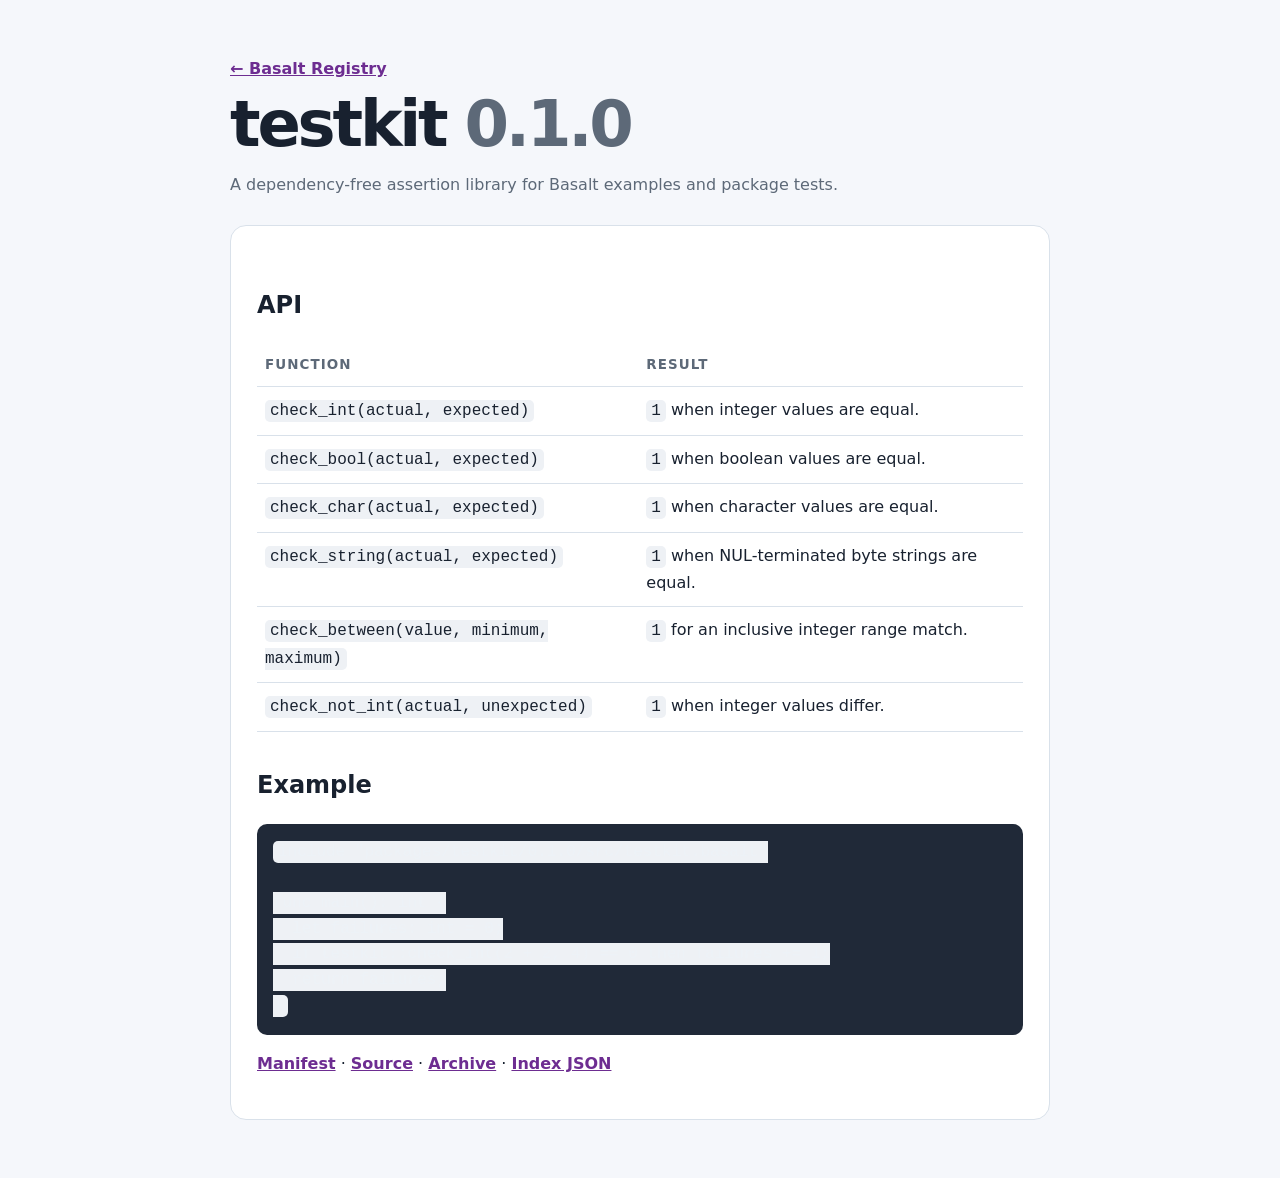
==== packages/testkit/0.1.0/index.html @ 1a9638cc "Add testkit package and static registry" ====
<!doctype html>
<html lang="en">
<head>
  <meta charset="utf-8">
  <meta name="viewport" content="width=device-width, initial-scale=1">
  <title>testkit 0.1.0 · Basalt Registry</title>
  <style>
    :root { color-scheme: light; --ink: #18212f; --muted: #5d6978; --line: #d9e1ea; --bg: #f5f7fb; --panel: #fff; --accent: #6d2d91; }
    * { box-sizing: border-box; }
    body { margin: 0; background: var(--bg); color: var(--ink); font: 16px/1.6 system-ui, sans-serif; }
    main { width: min(820px, calc(100% - 32px)); margin: 0 auto; padding: 56px 0 72px; }
    a { color: var(--accent); font-weight: 650; }
    h1 { margin: 10px 0 0; font-size: clamp(2.2rem, 6vw, 4rem); line-height: 1; letter-spacing: -0.05em; }
    h2 { margin-top: 34px; }
    .muted { color: var(--muted); }
    .panel { margin-top: 28px; padding: 26px; background: var(--panel); border: 1px solid var(--line); border-radius: 16px; }
    code, pre { font-family: "SFMono-Regular", Consolas, monospace; }
    code { padding: 2px 5px; border-radius: 5px; background: #eef1f5; }
    pre { overflow-x: auto; padding: 16px; border-radius: 10px; background: #202938; color: #edf2f7; }
    table { width: 100%; border-collapse: collapse; }
    th, td { padding: 10px 8px; border-bottom: 1px solid var(--line); text-align: left; vertical-align: top; }
    th { color: var(--muted); font-size: 0.84rem; text-transform: uppercase; letter-spacing: 0.08em; }
  </style>
</head>
<body>
  <main>
    <a href="../../../">← Basalt Registry</a>
    <h1>testkit <span class="muted">0.1.0</span></h1>
    <p class="muted">A dependency-free assertion library for Basalt examples and package tests.</p>
    <section class="panel">
      <h2>API</h2>
      <table>
        <thead><tr><th>Function</th><th>Result</th></tr></thead>
        <tbody>
          <tr><td><code>check_int(actual, expected)</code></td><td><code>1</code> when integer values are equal.</td></tr>
          <tr><td><code>check_bool(actual, expected)</code></td><td><code>1</code> when boolean values are equal.</td></tr>
          <tr><td><code>check_char(actual, expected)</code></td><td><code>1</code> when character values are equal.</td></tr>
          <tr><td><code>check_string(actual, expected)</code></td><td><code>1</code> when NUL-terminated byte strings are equal.</td></tr>
          <tr><td><code>check_between(value, minimum, maximum)</code></td><td><code>1</code> for an inclusive integer range match.</td></tr>
          <tr><td><code>check_not_int(actual, unexpected)</code></td><td><code>1</code> when integer values differ.</td></tr>
        </tbody>
      </table>
      <h2>Example</h2>
      <pre><code>include "packages/testkit/0.1.0/src/testkit.basalt"

func main(): int {
  let failures: int = 0;
  if testkit::check_int(2 + 2, 4) == 0 then failures += 1;
  return failures;
}</code></pre>
      <p><a href="Basalt.toml">Manifest</a> · <a href="src/testkit.basalt">Source</a> · <a href="../../../archives/testkit-0.1.0.tar.gz">Archive</a> · <a href="../../../index/testkit.json">Index JSON</a></p>
    </section>
  </main>
</body>
</html>
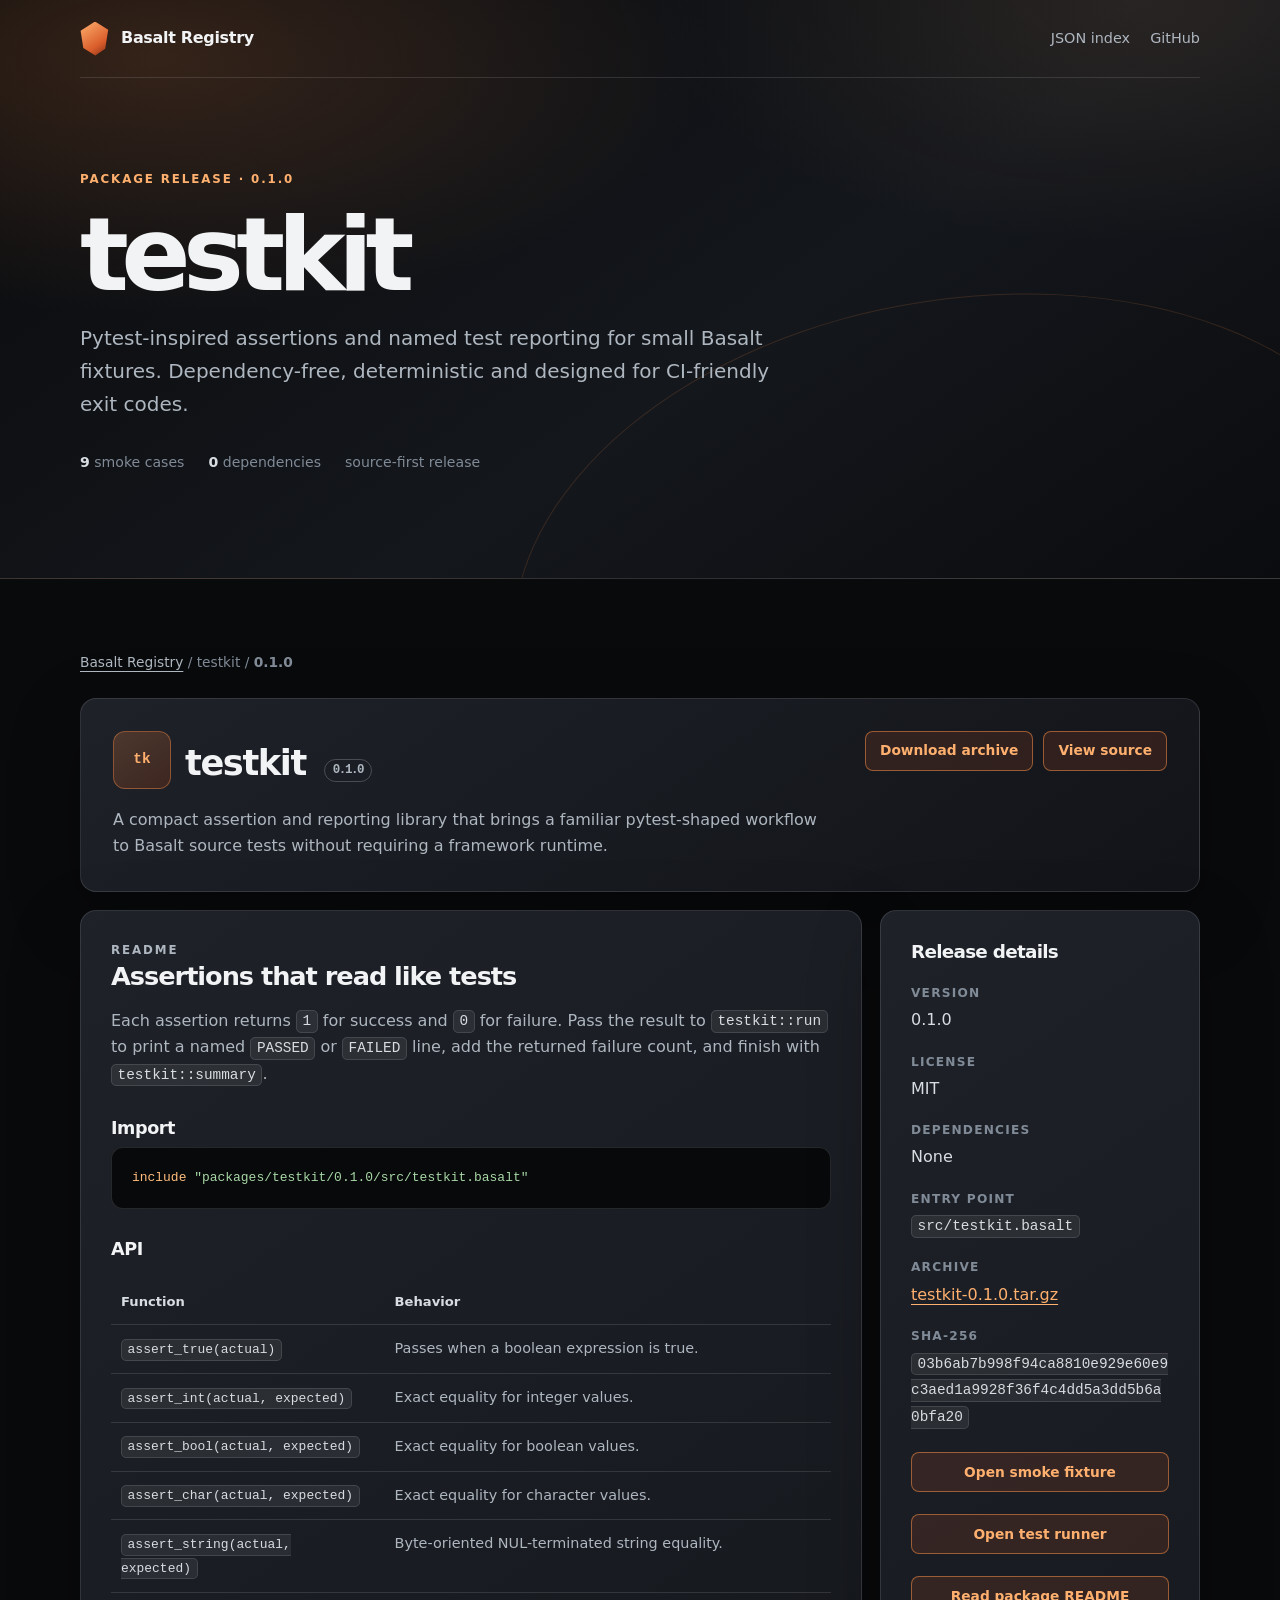
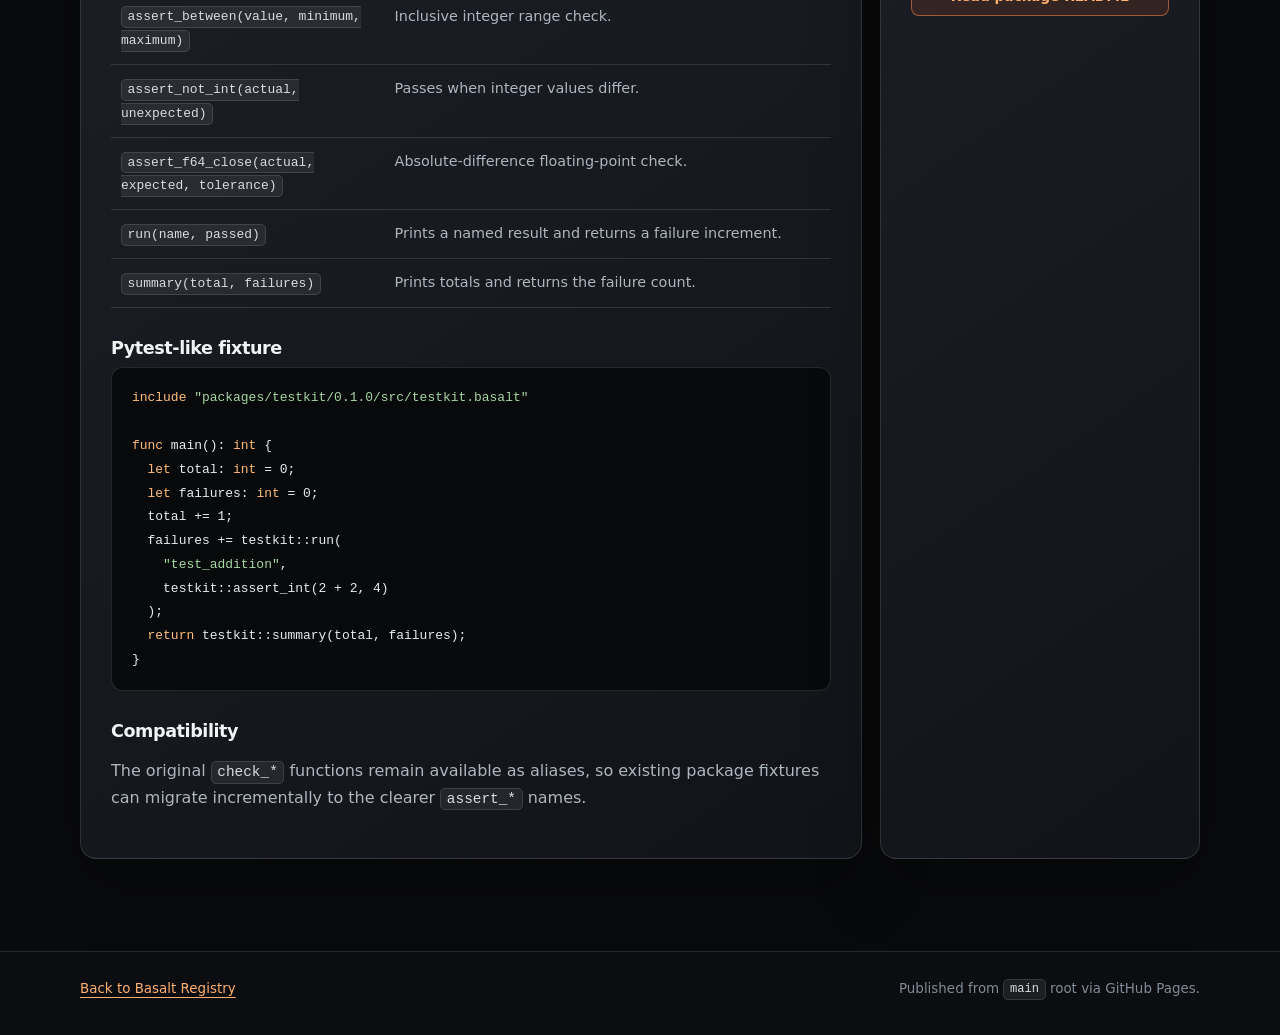
==== commit 48f03ec4: "Redesign basalt registry and upgrade testkit" ====
--- a/packages/testkit/0.1.0/index.html
+++ b/packages/testkit/0.1.0/index.html
@@ -3,53 +3,120 @@
 <head>
   <meta charset="utf-8">
   <meta name="viewport" content="width=device-width, initial-scale=1">
+  <meta name="description" content="testkit 0.1.0: pytest-inspired assertions and reporting for Basalt.">
   <title>testkit 0.1.0 · Basalt Registry</title>
-  <style>
-    :root { color-scheme: light; --ink: #18212f; --muted: #5d6978; --line: #d9e1ea; --bg: #f5f7fb; --panel: #fff; --accent: #6d2d91; }
-    * { box-sizing: border-box; }
-    body { margin: 0; background: var(--bg); color: var(--ink); font: 16px/1.6 system-ui, sans-serif; }
-    main { width: min(820px, calc(100% - 32px)); margin: 0 auto; padding: 56px 0 72px; }
-    a { color: var(--accent); font-weight: 650; }
-    h1 { margin: 10px 0 0; font-size: clamp(2.2rem, 6vw, 4rem); line-height: 1; letter-spacing: -0.05em; }
-    h2 { margin-top: 34px; }
-    .muted { color: var(--muted); }
-    .panel { margin-top: 28px; padding: 26px; background: var(--panel); border: 1px solid var(--line); border-radius: 16px; }
-    code, pre { font-family: "SFMono-Regular", Consolas, monospace; }
-    code { padding: 2px 5px; border-radius: 5px; background: #eef1f5; }
-    pre { overflow-x: auto; padding: 16px; border-radius: 10px; background: #202938; color: #edf2f7; }
-    table { width: 100%; border-collapse: collapse; }
-    th, td { padding: 10px 8px; border-bottom: 1px solid var(--line); text-align: left; vertical-align: top; }
-    th { color: var(--muted); font-size: 0.84rem; text-transform: uppercase; letter-spacing: 0.08em; }
-  </style>
+  <link rel="stylesheet" href="../../../style.css">
 </head>
 <body>
-  <main>
-    <a href="../../../">← Basalt Registry</a>
-    <h1>testkit <span class="muted">0.1.0</span></h1>
-    <p class="muted">A dependency-free assertion library for Basalt examples and package tests.</p>
-    <section class="panel">
-      <h2>API</h2>
-      <table>
-        <thead><tr><th>Function</th><th>Result</th></tr></thead>
-        <tbody>
-          <tr><td><code>check_int(actual, expected)</code></td><td><code>1</code> when integer values are equal.</td></tr>
-          <tr><td><code>check_bool(actual, expected)</code></td><td><code>1</code> when boolean values are equal.</td></tr>
-          <tr><td><code>check_char(actual, expected)</code></td><td><code>1</code> when character values are equal.</td></tr>
-          <tr><td><code>check_string(actual, expected)</code></td><td><code>1</code> when NUL-terminated byte strings are equal.</td></tr>
-          <tr><td><code>check_between(value, minimum, maximum)</code></td><td><code>1</code> for an inclusive integer range match.</td></tr>
-          <tr><td><code>check_not_int(actual, unexpected)</code></td><td><code>1</code> when integer values differ.</td></tr>
-        </tbody>
-      </table>
-      <h2>Example</h2>
-      <pre><code>include "packages/testkit/0.1.0/src/testkit.basalt"
+  <header class="site-header">
+    <nav class="topbar" aria-label="Primary navigation">
+      <a class="brand" href="../../../"><span class="basalt-glyph" aria-hidden="true"></span><span>Basalt Registry</span></a>
+      <div class="nav-links">
+        <a href="../../../registry.json">JSON index</a>
+        <a href="https://github.com/memeviber/basalt-registry">GitHub</a>
+      </div>
+    </nav>
+    <div class="hero">
+      <p class="eyebrow">Package release · 0.1.0</p>
+      <h1>testkit</h1>
+      <p class="hero-lede">Pytest-inspired assertions and named test reporting for small Basalt fixtures. Dependency-free, deterministic and designed for CI-friendly exit codes.</p>
+      <div class="hero-meta" aria-label="Package facts">
+        <span><strong>9</strong> smoke cases</span>
+        <span><strong>0</strong> dependencies</span>
+        <span>source-first release</span>
+      </div>
+    </div>
+  </header>
 
-func main(): int {
-  let failures: int = 0;
-  if testkit::check_int(2 + 2, 4) == 0 then failures += 1;
-  return failures;
+  <main class="content">
+    <p class="breadcrumb"><a href="../../../">Basalt Registry</a> / testkit / <strong>0.1.0</strong></p>
+
+    <section class="surface package-hero" aria-labelledby="release-title">
+      <div>
+        <div class="package-title-row">
+          <div class="package-mark" aria-hidden="true">tk</div>
+          <h2 id="release-title">testkit <span class="version">0.1.0</span></h2>
+        </div>
+        <p>A compact assertion and reporting library that brings a familiar pytest-shaped workflow to Basalt source tests without requiring a framework runtime.</p>
+      </div>
+      <div class="release-actions">
+        <a class="button" href="../../../archives/testkit-0.1.0.tar.gz">Download archive</a>
+        <a class="button" href="src/testkit.basalt">View source</a>
+      </div>
+    </section>
+
+    <div class="detail-layout">
+      <article class="surface readme">
+        <p class="section-label">README</p>
+        <h2>Assertions that read like tests</h2>
+        <p>Each assertion returns <code>1</code> for success and <code>0</code> for failure. Pass the result to <code>testkit::run</code> to print a named <code>PASSED</code> or <code>FAILED</code> line, add the returned failure count, and finish with <code>testkit::summary</code>.</p>
+
+        <h3>Import</h3>
+        <pre><code><span class="code-keyword">include</span> <span class="code-string">"packages/testkit/0.1.0/src/testkit.basalt"</span></code></pre>
+
+        <h3>API</h3>
+        <table class="api-table">
+          <thead><tr><th>Function</th><th>Behavior</th></tr></thead>
+          <tbody>
+            <tr><td><code>assert_true(actual)</code></td><td>Passes when a boolean expression is true.</td></tr>
+            <tr><td><code>assert_int(actual, expected)</code></td><td>Exact equality for integer values.</td></tr>
+            <tr><td><code>assert_bool(actual, expected)</code></td><td>Exact equality for boolean values.</td></tr>
+            <tr><td><code>assert_char(actual, expected)</code></td><td>Exact equality for character values.</td></tr>
+            <tr><td><code>assert_string(actual, expected)</code></td><td>Byte-oriented NUL-terminated string equality.</td></tr>
+            <tr><td><code>assert_between(value, minimum, maximum)</code></td><td>Inclusive integer range check.</td></tr>
+            <tr><td><code>assert_not_int(actual, unexpected)</code></td><td>Passes when integer values differ.</td></tr>
+            <tr><td><code>assert_f64_close(actual, expected, tolerance)</code></td><td>Absolute-difference floating-point check.</td></tr>
+            <tr><td><code>run(name, passed)</code></td><td>Prints a named result and returns a failure increment.</td></tr>
+            <tr><td><code>summary(total, failures)</code></td><td>Prints totals and returns the failure count.</td></tr>
+          </tbody>
+        </table>
+
+        <h3>Pytest-like fixture</h3>
+        <pre><code><span class="code-keyword">include</span> <span class="code-string">"packages/testkit/0.1.0/src/testkit.basalt"</span>
+
+<span class="code-keyword">func</span> main(): <span class="code-keyword">int</span> {
+  <span class="code-keyword">let</span> total: <span class="code-keyword">int</span> = 0;
+  <span class="code-keyword">let</span> failures: <span class="code-keyword">int</span> = 0;
+  total += 1;
+  failures += testkit::run(
+    <span class="code-string">"test_addition"</span>,
+    testkit::assert_int(2 + 2, 4)
+  );
+  <span class="code-keyword">return</span> testkit::summary(total, failures);
 }</code></pre>
-      <p><a href="Basalt.toml">Manifest</a> · <a href="src/testkit.basalt">Source</a> · <a href="../../../archives/testkit-0.1.0.tar.gz">Archive</a> · <a href="../../../index/testkit.json">Index JSON</a></p>
-    </section>
+
+        <h3>Compatibility</h3>
+        <p>The original <code>check_*</code> functions remain available as aliases, so existing package fixtures can migrate incrementally to the clearer <code>assert_*</code> names.</p>
+      </article>
+
+      <aside class="surface sidebar" aria-labelledby="release-details">
+        <h2 id="release-details">Release details</h2>
+        <dl>
+          <dt>Version</dt>
+          <dd>0.1.0</dd>
+          <dt>License</dt>
+          <dd>MIT</dd>
+          <dt>Dependencies</dt>
+          <dd>None</dd>
+          <dt>Entry point</dt>
+          <dd><code>src/testkit.basalt</code></dd>
+          <dt>Archive</dt>
+          <dd><a href="../../../archives/testkit-0.1.0.tar.gz">testkit-0.1.0.tar.gz</a></dd>
+          <dt>SHA-256</dt>
+          <dd><code>03b6ab7b998f94ca8810e929e60e9c3aed1a9928f36f4c4dd5a3dd5b6a0bfa20</code></dd>
+        </dl>
+        <a class="button" href="../../../tests/testkit_smoke.basalt">Open smoke fixture</a>
+        <a class="button" href="../../../tests/run_testkit.py">Open test runner</a>
+        <a class="button" href="README.md">Read package README</a>
+      </aside>
+    </div>
   </main>
+
+  <footer class="site-footer">
+    <div class="site-footer-inner">
+      <p><a href="../../../">Back to Basalt Registry</a></p>
+      <p>Published from <code>main</code> root via GitHub Pages.</p>
+    </div>
+  </footer>
 </body>
 </html>
--- a/style.css
+++ b/style.css
@@ -0,0 +1,284 @@
+:root {
+  color-scheme: dark;
+  --basalt-950: #090a0c;
+  --basalt-900: #101216;
+  --basalt-850: #171a20;
+  --basalt-800: #20242b;
+  --basalt-700: #343a43;
+  --ash-100: #f1f3f4;
+  --ash-200: #d8dde2;
+  --ash-300: #aeb6bf;
+  --ash-400: #808b97;
+  --magma-300: #ffb06e;
+  --magma-400: #f28a45;
+  --magma-500: #d95d2b;
+  --magma-700: #933716;
+  --line: rgba(216, 221, 226, 0.14);
+  --line-strong: rgba(216, 221, 226, 0.24);
+  --shadow: 0 24px 70px rgba(0, 0, 0, 0.28);
+  --radius: 16px;
+  --mono: "SFMono-Regular", Consolas, "Liberation Mono", monospace;
+  --sans: Inter, ui-sans-serif, system-ui, -apple-system, BlinkMacSystemFont, "Segoe UI", sans-serif;
+}
+
+* { box-sizing: border-box; }
+html { scroll-behavior: smooth; }
+body {
+  min-width: 320px;
+  margin: 0;
+  background: var(--basalt-950);
+  color: var(--ash-100);
+  font: 16px/1.65 var(--sans);
+  -webkit-font-smoothing: antialiased;
+}
+a { color: var(--magma-300); text-decoration-thickness: 1px; text-underline-offset: 4px; }
+a:hover { color: #ffd0a1; }
+button, input { font: inherit; }
+code, pre { font-family: var(--mono); }
+code {
+  padding: 0.15rem 0.35rem;
+  border: 1px solid var(--line);
+  border-radius: 5px;
+  background: rgba(255, 255, 255, 0.07);
+  color: var(--ash-200);
+  font-size: 0.9em;
+}
+pre {
+  max-width: 100%;
+  margin: 0;
+  overflow-x: auto;
+  padding: 1.15rem 1.25rem;
+  border: 1px solid var(--line);
+  border-radius: 12px;
+  background: #08090b;
+  color: #e8edf0;
+  font-size: 0.9rem;
+  line-height: 1.65;
+}
+pre code { padding: 0; border: 0; background: transparent; color: inherit; }
+
+.site-header {
+  position: relative;
+  overflow: hidden;
+  border-bottom: 1px solid var(--line);
+  background:
+    radial-gradient(ellipse at 12% 10%, rgba(242, 138, 69, 0.18), transparent 35%),
+    radial-gradient(ellipse at 88% 0%, rgba(255, 176, 110, 0.09), transparent 30%),
+    linear-gradient(145deg, #090a0c 0%, #14171c 58%, #0b0c0f 100%);
+}
+.site-header::after {
+  position: absolute;
+  right: -10%;
+  bottom: -52%;
+  width: 70%;
+  height: 100%;
+  border: 1px solid rgba(242, 138, 69, 0.16);
+  border-radius: 48% 52% 0 0;
+  content: "";
+  transform: rotate(-12deg);
+  pointer-events: none;
+}
+.topbar, .hero, .content, .site-footer-inner {
+  width: min(1120px, calc(100% - 48px));
+  margin: 0 auto;
+}
+.topbar {
+  position: relative;
+  z-index: 1;
+  display: flex;
+  align-items: center;
+  justify-content: space-between;
+  gap: 24px;
+  min-height: 78px;
+  border-bottom: 1px solid var(--line);
+}
+.brand {
+  display: inline-flex;
+  align-items: center;
+  gap: 11px;
+  color: var(--ash-100);
+  font-size: 1rem;
+  font-weight: 760;
+  letter-spacing: -0.02em;
+  text-decoration: none;
+}
+.basalt-glyph {
+  display: inline-block;
+  width: 30px;
+  height: 34px;
+  background: linear-gradient(145deg, var(--magma-300), var(--magma-500) 65%, #7d2813);
+  clip-path: polygon(50% 0, 94% 24%, 84% 80%, 51% 100%, 11% 78%, 2% 27%);
+  filter: drop-shadow(0 5px 12px rgba(217, 93, 43, 0.25));
+}
+.nav-links { display: flex; flex-wrap: wrap; justify-content: flex-end; gap: 20px; }
+.nav-links a { color: var(--ash-300); font-size: 0.9rem; text-decoration: none; }
+.nav-links a:hover { color: var(--ash-100); }
+.hero { position: relative; z-index: 1; padding: 92px 0 104px; }
+.eyebrow, .section-label {
+  margin: 0;
+  color: var(--magma-300);
+  font-size: 0.74rem;
+  font-weight: 780;
+  letter-spacing: 0.16em;
+  text-transform: uppercase;
+}
+.hero h1 {
+  max-width: 780px;
+  margin: 16px 0 18px;
+  color: var(--ash-100);
+  font-size: clamp(3.2rem, 8vw, 6.6rem);
+  font-weight: 790;
+  letter-spacing: -0.075em;
+  line-height: 0.96;
+}
+.hero h1 span { color: var(--magma-300); }
+.hero-lede { max-width: 690px; margin: 0; color: var(--ash-300); font-size: clamp(1.05rem, 2vw, 1.25rem); }
+.hero-meta { display: flex; flex-wrap: wrap; gap: 10px 24px; margin-top: 30px; color: var(--ash-400); font-size: 0.88rem; }
+.hero-meta strong { color: var(--ash-200); font-weight: 650; }
+.content { padding: 58px 0 92px; }
+.surface {
+  min-width: 0;
+  border: 1px solid var(--line);
+  border-radius: var(--radius);
+  background: linear-gradient(145deg, rgba(32, 36, 43, 0.94), rgba(18, 20, 25, 0.98));
+  box-shadow: var(--shadow);
+}
+.registry-toolbar {
+  display: flex;
+  align-items: end;
+  justify-content: space-between;
+  gap: 28px;
+  margin-bottom: 24px;
+}
+h2, h3 { line-height: 1.2; }
+h2 { margin: 8px 0 0; font-size: clamp(1.65rem, 4vw, 2.2rem); letter-spacing: -0.04em; }
+h3 { margin: 0; font-size: 1.35rem; letter-spacing: -0.025em; }
+.search-box { position: relative; width: min(360px, 100%); }
+.search-box label { position: absolute; width: 1px; height: 1px; overflow: hidden; clip: rect(0 0 0 0); }
+.search-box input {
+  width: 100%;
+  min-height: 46px;
+  padding: 0 16px 0 44px;
+  border: 1px solid var(--line-strong);
+  border-radius: 10px;
+  outline: none;
+  background: var(--basalt-850);
+  color: var(--ash-100);
+}
+.search-box input::placeholder { color: var(--ash-400); }
+.search-box input:focus { border-color: var(--magma-400); box-shadow: 0 0 0 3px rgba(242, 138, 69, 0.14); }
+.search-box::before { position: absolute; top: 12px; left: 16px; color: var(--ash-400); content: "⌕"; font-size: 1.35rem; line-height: 1; }
+.package-grid { display: grid; grid-template-columns: repeat(auto-fit, minmax(min(100%, 520px), 1fr)); gap: 18px; }
+.package-card { display: flex; min-width: 0; flex-direction: column; padding: 26px; }
+.package-card:hover { border-color: rgba(242, 138, 69, 0.45); }
+.package-card-head { display: flex; min-width: 0; align-items: flex-start; gap: 16px; }
+.package-mark {
+  display: grid;
+  flex: 0 0 48px;
+  width: 48px;
+  height: 48px;
+  place-items: center;
+  border: 1px solid rgba(242, 138, 69, 0.42);
+  border-radius: 12px;
+  background: linear-gradient(145deg, rgba(242, 138, 69, 0.22), rgba(147, 55, 22, 0.28));
+  color: var(--magma-300);
+  font-family: var(--mono);
+  font-size: 0.9rem;
+  font-weight: 700;
+}
+.package-card h3 a { color: var(--ash-100); text-decoration: none; }
+.version {
+  display: inline-block;
+  margin-left: 7px;
+  padding: 3px 8px;
+  border: 1px solid var(--line-strong);
+  border-radius: 999px;
+  color: var(--ash-300);
+  font-family: var(--mono);
+  font-size: 0.7rem;
+  font-weight: 550;
+  vertical-align: 0.17em;
+}
+.package-summary { min-width: 0; margin: 8px 0 0; color: var(--ash-300); }
+.package-card-foot { display: flex; flex-wrap: wrap; align-items: center; justify-content: space-between; gap: 16px; margin-top: 24px; padding-top: 18px; border-top: 1px solid var(--line); }
+.package-tags { display: flex; flex-wrap: wrap; gap: 8px; }
+.tag { padding: 4px 8px; border-radius: 6px; background: rgba(255, 255, 255, 0.07); color: var(--ash-300); font-size: 0.76rem; }
+.button {
+  display: inline-flex;
+  min-height: 40px;
+  align-items: center;
+  justify-content: center;
+  padding: 0 14px;
+  border: 1px solid rgba(242, 138, 69, 0.55);
+  border-radius: 8px;
+  background: rgba(217, 93, 43, 0.14);
+  color: var(--magma-300);
+  font-size: 0.86rem;
+  font-weight: 700;
+  text-decoration: none;
+}
+.button:hover { background: rgba(217, 93, 43, 0.28); color: #ffe2c5; }
+.empty-state { margin: 18px 0 0; padding: 24px; color: var(--ash-300); }
+.info-grid { display: grid; grid-template-columns: minmax(0, 1.15fr) minmax(0, 0.85fr); gap: 18px; margin-top: 44px; }
+.info-card { min-width: 0; padding: 28px; }
+.info-card h2 { margin-top: 0; font-size: 1.35rem; }
+.info-card p { color: var(--ash-300); }
+.info-card pre { margin-top: 18px; }
+.code-keyword { color: #ffbd7d; }
+.code-string { color: #a7d8a5; }
+.code-comment { color: #697681; }
+.contract-list { display: grid; gap: 14px; margin: 20px 0 0; }
+.contract-list div { display: grid; grid-template-columns: 112px minmax(0, 1fr); gap: 14px; padding-bottom: 12px; border-bottom: 1px solid var(--line); }
+.contract-list div:last-child { padding-bottom: 0; border-bottom: 0; }
+.contract-list dt { color: var(--ash-200); font-weight: 700; }
+.contract-list dd { min-width: 0; margin: 0; color: var(--ash-300); overflow-wrap: anywhere; }
+.site-footer { border-top: 1px solid var(--line); background: #0c0d10; }
+.site-footer-inner { display: flex; flex-wrap: wrap; justify-content: space-between; gap: 16px; padding: 26px 0 34px; color: var(--ash-400); font-size: 0.84rem; }
+.site-footer p { margin: 0; }
+
+.breadcrumb { margin-bottom: 24px; color: var(--ash-400); font-size: 0.86rem; }
+.breadcrumb a { color: var(--ash-300); }
+.package-hero { display: flex; min-width: 0; align-items: flex-start; justify-content: space-between; gap: 26px; padding: 32px; }
+.package-title-row { display: flex; min-width: 0; align-items: center; gap: 14px; }
+.package-title-row .package-mark { width: 58px; height: 58px; flex-basis: 58px; }
+.package-hero h1 { min-width: 0; margin: 0; font-size: clamp(2rem, 5vw, 3.5rem); letter-spacing: -0.065em; line-height: 1; overflow-wrap: anywhere; }
+.package-hero .version { font-size: 0.78rem; }
+.package-hero p { max-width: 720px; margin: 18px 0 0; color: var(--ash-300); }
+.release-actions { display: flex; flex: 0 0 auto; flex-wrap: wrap; gap: 10px; justify-content: flex-end; }
+.detail-layout { display: grid; grid-template-columns: minmax(0, 1fr) minmax(250px, 320px); gap: 18px; margin-top: 18px; }
+.readme, .sidebar { min-width: 0; padding: 30px; }
+.readme h2 { margin-top: 0; font-size: 1.6rem; }
+.readme h3 { margin: 30px 0 8px; font-size: 1.1rem; }
+.readme p, .readme li { color: var(--ash-300); }
+.readme ul { padding-left: 1.2rem; }
+.api-table { width: 100%; border-collapse: collapse; margin-top: 18px; }
+.api-table th, .api-table td { padding: 12px 10px; border-bottom: 1px solid var(--line); text-align: left; vertical-align: top; }
+.api-table th { color: var(--ash-200); font-size: 0.82rem; }
+.api-table td { color: var(--ash-300); font-size: 0.9rem; }
+.api-table td:first-child { width: 38%; color: var(--magma-300); }
+.api-table code { overflow-wrap: anywhere; }
+.sidebar h2 { margin: 0 0 20px; font-size: 1.15rem; }
+.sidebar dl { margin: 0; }
+.sidebar dt { margin-top: 18px; color: var(--ash-400); font-size: 0.76rem; font-weight: 760; letter-spacing: 0.1em; text-transform: uppercase; }
+.sidebar dd { min-width: 0; margin: 4px 0 0; color: var(--ash-200); overflow-wrap: anywhere; }
+.sidebar dd code { word-break: break-all; }
+.sidebar .button { width: 100%; margin-top: 22px; }
+
+@media (max-width: 760px) {
+  .topbar, .hero, .content, .site-footer-inner { width: min(100% - 30px, 1120px); }
+  .topbar { align-items: flex-start; flex-direction: column; gap: 12px; padding: 18px 0; }
+  .nav-links { justify-content: flex-start; gap: 10px 16px; }
+  .hero { padding: 68px 0 74px; }
+  .registry-toolbar, .package-hero { align-items: stretch; flex-direction: column; }
+  .search-box { width: 100%; }
+  .info-grid, .detail-layout { grid-template-columns: 1fr; }
+  .release-actions { justify-content: flex-start; }
+}
+@media (max-width: 480px) {
+  .hero h1 { font-size: clamp(2.9rem, 17vw, 4.5rem); }
+  .package-card, .info-card, .package-hero, .readme, .sidebar { padding: 22px; }
+  .package-card-foot { align-items: stretch; flex-direction: column; }
+  .package-card-foot .button { width: 100%; }
+  .contract-list div { grid-template-columns: 1fr; gap: 3px; }
+  .api-table { display: block; overflow-x: auto; }
+}
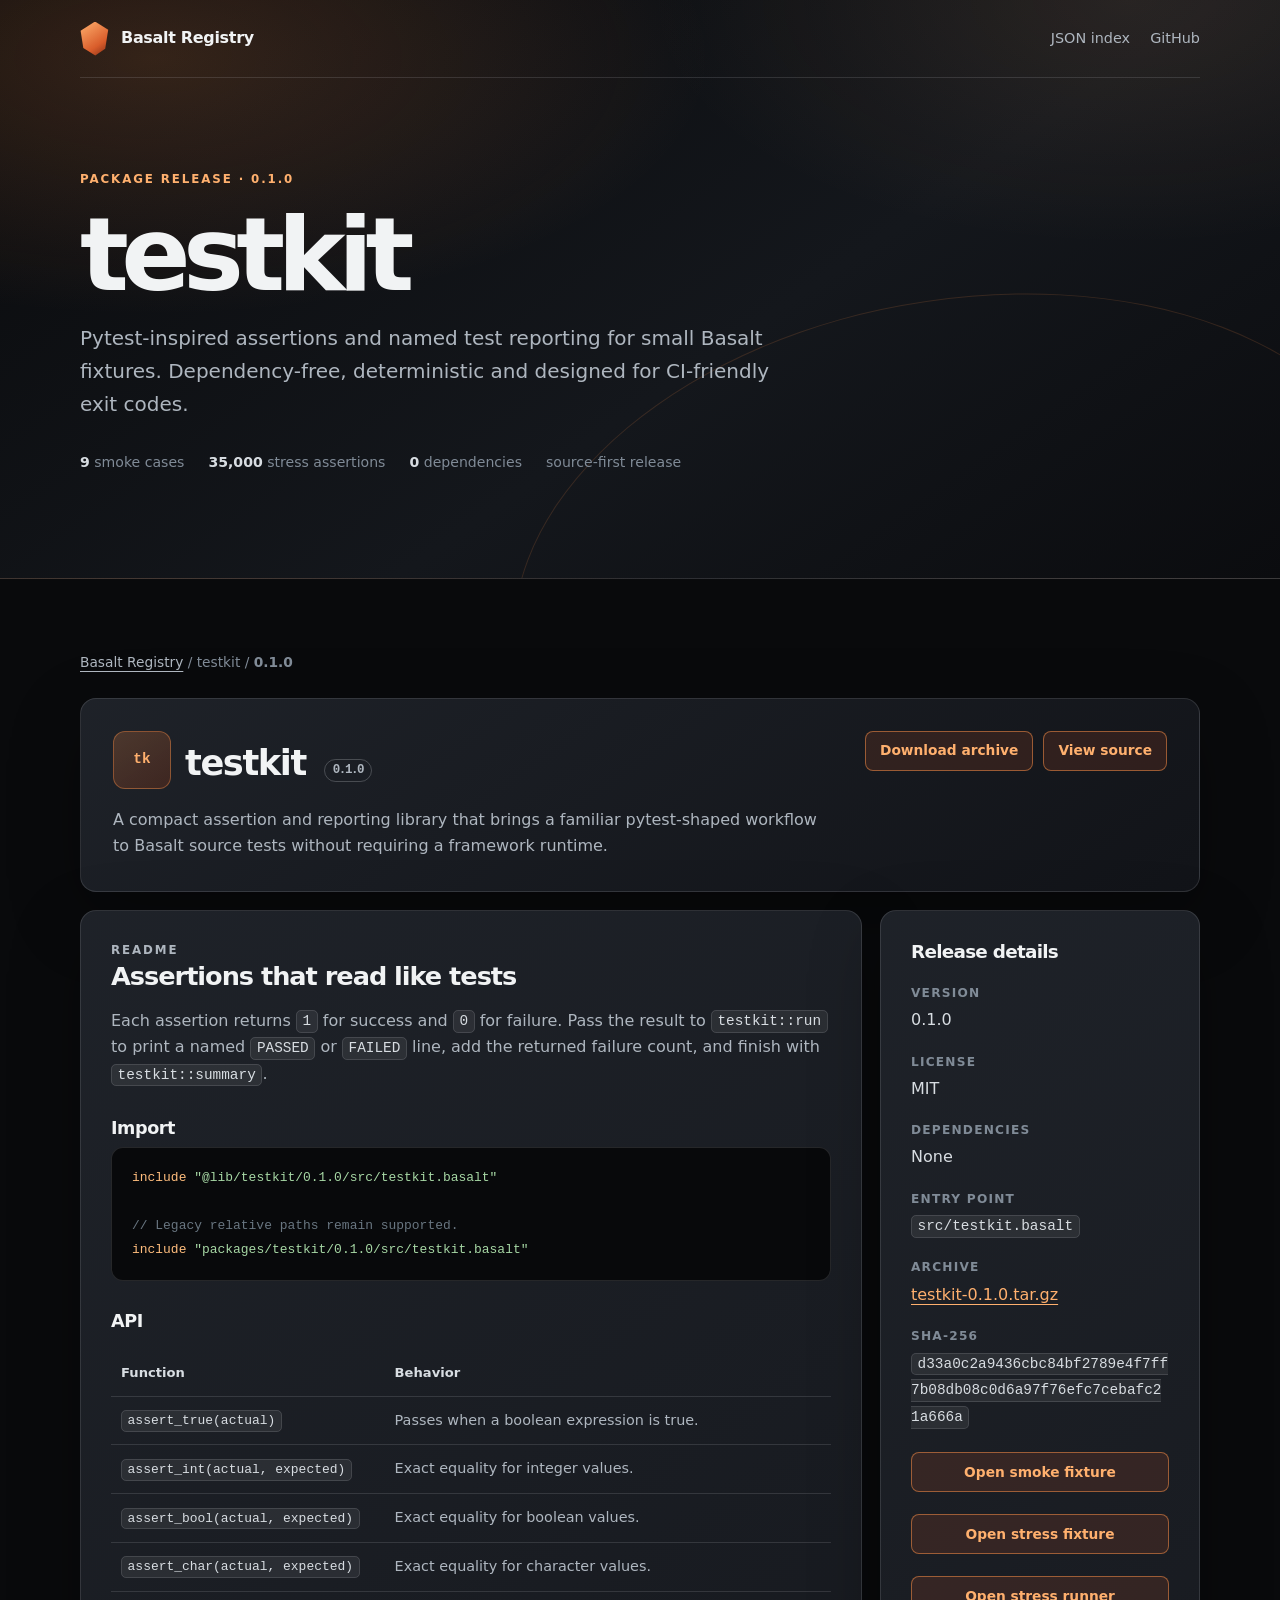
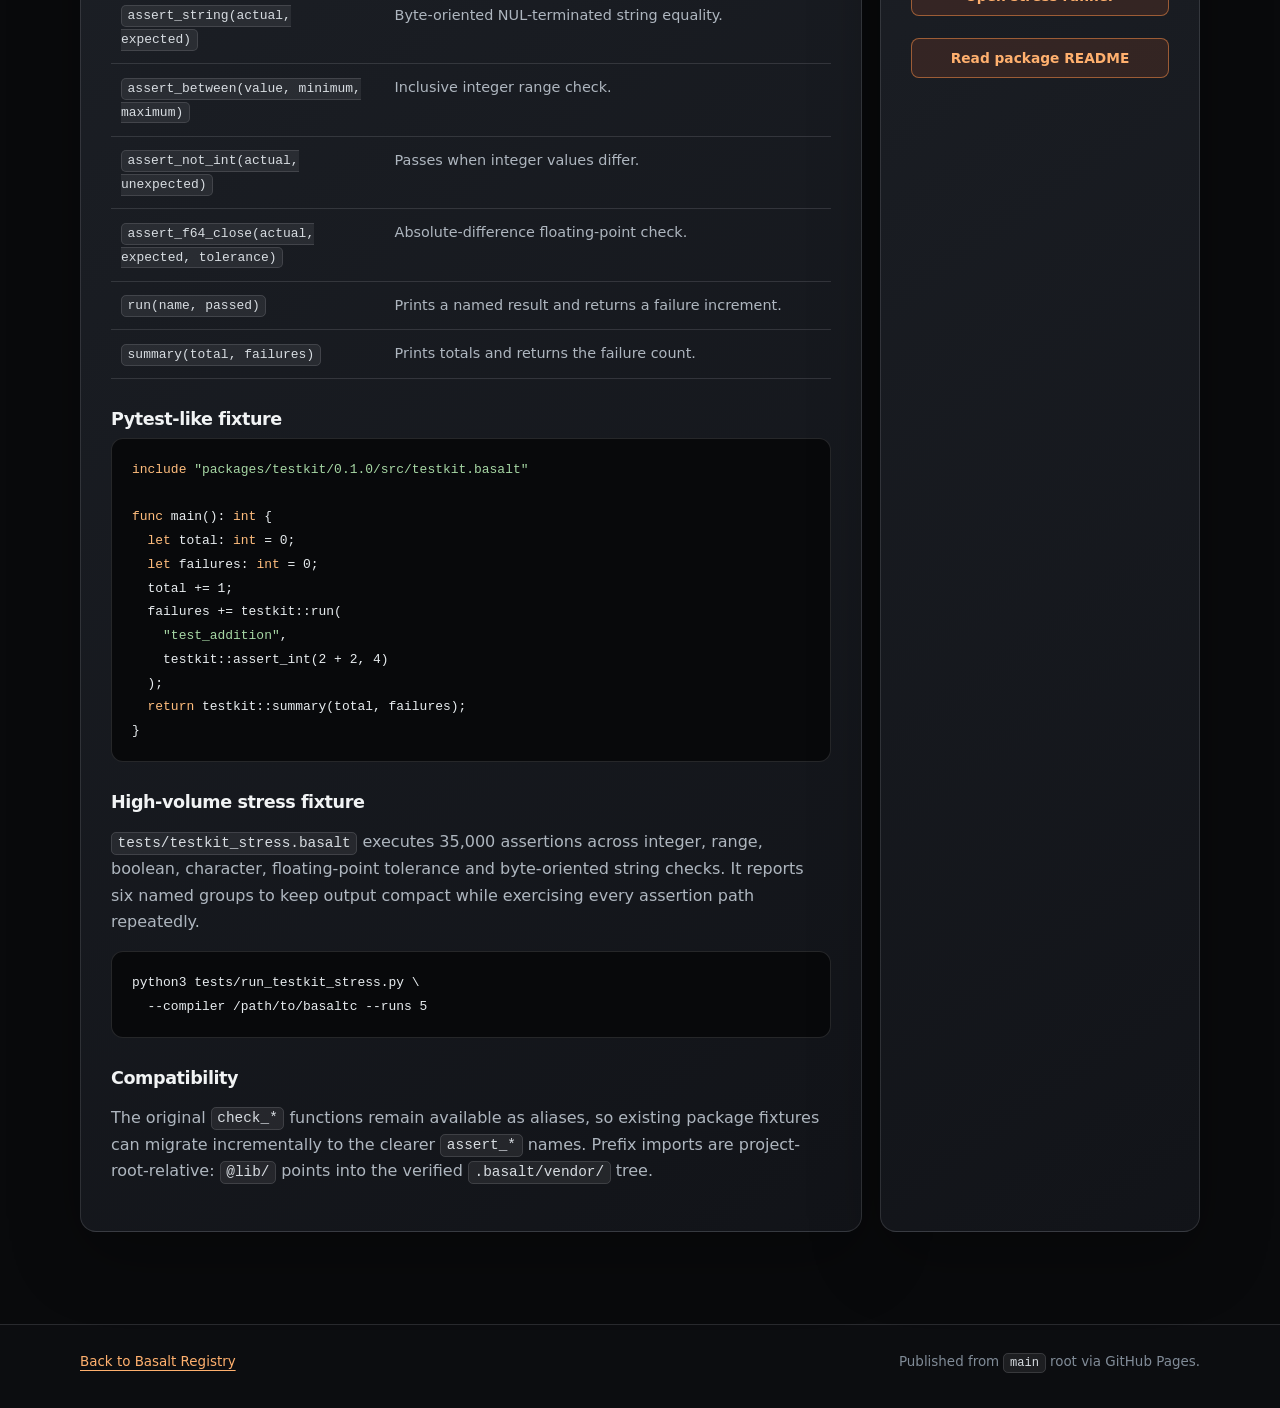
==== commit e3828313: "Add testkit assertion stress suite" ====
--- a/packages/testkit/0.1.0/index.html
+++ b/packages/testkit/0.1.0/index.html
@@ -22,6 +22,7 @@
       <p class="hero-lede">Pytest-inspired assertions and named test reporting for small Basalt fixtures. Dependency-free, deterministic and designed for CI-friendly exit codes.</p>
       <div class="hero-meta" aria-label="Package facts">
         <span><strong>9</strong> smoke cases</span>
+        <span><strong>35,000</strong> stress assertions</span>
         <span><strong>0</strong> dependencies</span>
         <span>source-first release</span>
       </div>
@@ -52,7 +53,10 @@
         <p>Each assertion returns <code>1</code> for success and <code>0</code> for failure. Pass the result to <code>testkit::run</code> to print a named <code>PASSED</code> or <code>FAILED</code> line, add the returned failure count, and finish with <code>testkit::summary</code>.</p>
 
         <h3>Import</h3>
-        <pre><code><span class="code-keyword">include</span> <span class="code-string">"packages/testkit/0.1.0/src/testkit.basalt"</span></code></pre>
+        <pre><code><span class="code-keyword">include</span> <span class="code-string">"@lib/testkit/0.1.0/src/testkit.basalt"</span>
+
+<span class="code-comment">// Legacy relative paths remain supported.</span>
+<span class="code-keyword">include</span> <span class="code-string">"packages/testkit/0.1.0/src/testkit.basalt"</span></code></pre>
 
         <h3>API</h3>
         <table class="api-table">
@@ -85,8 +89,13 @@
   <span class="code-keyword">return</span> testkit::summary(total, failures);
 }</code></pre>
 
+        <h3>High-volume stress fixture</h3>
+        <p><code>tests/testkit_stress.basalt</code> executes 35,000 assertions across integer, range, boolean, character, floating-point tolerance and byte-oriented string checks. It reports six named groups to keep output compact while exercising every assertion path repeatedly.</p>
+        <pre><code>python3 tests/run_testkit_stress.py \
+  --compiler /path/to/basaltc --runs 5</code></pre>
+
         <h3>Compatibility</h3>
-        <p>The original <code>check_*</code> functions remain available as aliases, so existing package fixtures can migrate incrementally to the clearer <code>assert_*</code> names.</p>
+        <p>The original <code>check_*</code> functions remain available as aliases, so existing package fixtures can migrate incrementally to the clearer <code>assert_*</code> names. Prefix imports are project-root-relative: <code>@lib/</code> points into the verified <code>.basalt/vendor/</code> tree.</p>
       </article>
 
       <aside class="surface sidebar" aria-labelledby="release-details">
@@ -103,10 +112,11 @@
           <dt>Archive</dt>
           <dd><a href="../../../archives/testkit-0.1.0.tar.gz">testkit-0.1.0.tar.gz</a></dd>
           <dt>SHA-256</dt>
-          <dd><code>03b6ab7b998f94ca8810e929e60e9c3aed1a9928f36f4c4dd5a3dd5b6a0bfa20</code></dd>
+          <dd><code>d33a0c2a9436cbc84bf2789e4f7ff7b08db08c0d6a97f76efc7cebafc21a666a</code></dd>
         </dl>
         <a class="button" href="../../../tests/testkit_smoke.basalt">Open smoke fixture</a>
-        <a class="button" href="../../../tests/run_testkit.py">Open test runner</a>
+        <a class="button" href="tests/testkit_stress.basalt">Open stress fixture</a>
+        <a class="button" href="tests/run_testkit_stress.py">Open stress runner</a>
         <a class="button" href="README.md">Read package README</a>
       </aside>
     </div>
